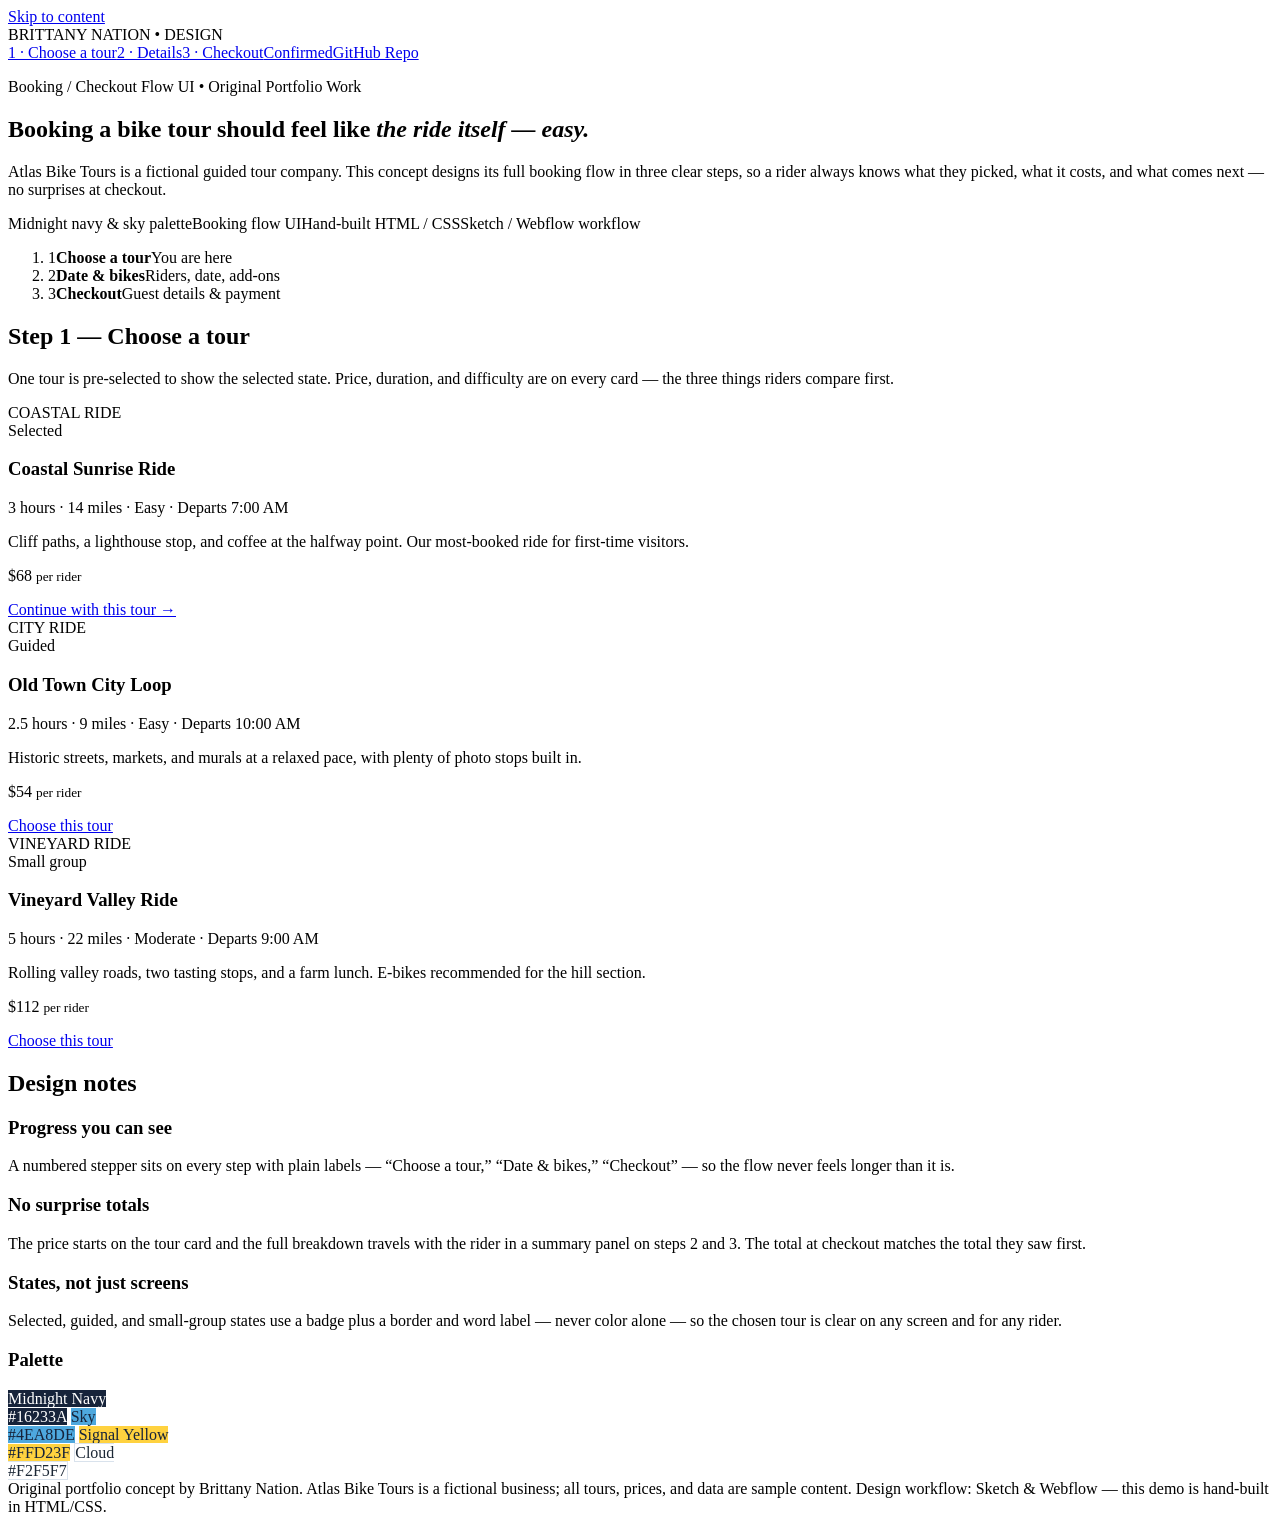
==== index.html @ b41cc80d "Add index.html — Atlas Bike Tours booking flow UI concept" ====
<!doctype html>
<html lang="en">
<head>
<meta charset="utf-8">
<meta name="viewport" content="width=device-width, initial-scale=1">
<title>Atlas Bike Tours — Booking Flow UI Concept | Brittany Nation</title>
<meta name="description" content="Atlas Bike Tours is an original booking and checkout flow UI concept for a fictional guided bike tour company: choose a tour, pick a date and bikes, then check out — in midnight navy, sky blue, and signal yellow.">
<meta property="og:type" content="website">
<meta property="og:title" content="Atlas Bike Tours — Booking Flow UI Concept | Brittany Nation">
<meta property="og:description" content="An original booking/checkout flow UI concept — tour selection, details, and checkout in navy, sky & signal yellow. Designed by Brittany Nation (Sketch / Webflow workflow, hand-built HTML/CSS).">
<meta property="og:url" content="https://brittanynation.github.io/booking-flow-ui/">
<meta property="og:image" content="https://brittanynation.github.io/booking-flow-ui/og-image.png">
<meta property="og:image:width" content="1200">
<meta property="og:image:height" content="627">
<meta name="twitter:card" content="summary_large_image">
<meta name="twitter:title" content="Atlas Bike Tours — Booking Flow UI Concept | Brittany Nation">
<meta name="twitter:description" content="Booking flow UI concept for a fictional bike tour company. Navy, sky & signal yellow. Original portfolio work by Brittany Nation.">
<meta name="twitter:image" content="https://brittanynation.github.io/booking-flow-ui/og-image.png">
<link rel="stylesheet" href="styles.css">
</head>
<body>
<a class="skip" href="#main">Skip to content</a>
<header class="topbar"><div class="wrap"><div class="brand">BRITTANY NATION <span>• DESIGN</span></div><nav class="nav" aria-label="Project"><a href="index.html" aria-current="page">1 · Choose a tour</a><a href="details.html">2 · Details</a><a href="checkout.html">3 · Checkout</a><a href="confirmation.html">Confirmed</a><a href="https://github.com/BrittanyNation/booking-flow-ui">GitHub Repo</a></nav></div></header>
<main id="main"><div class="wrap">
  <section class="hero">
    <p class="eyebrow">Booking / Checkout Flow UI • Original Portfolio Work</p>
    <h1>Booking a bike tour should feel like <em>the ride itself — easy.</em></h1>
    <p class="lede">Atlas Bike Tours is a fictional guided tour company. This concept designs its full booking flow in three clear steps, so a rider always knows what they picked, what it costs, and what comes next — no surprises at checkout.</p>
    <div class="pills"><span class="pill">Midnight navy &amp; sky palette</span><span class="pill">Booking flow UI</span><span class="pill">Hand-built HTML / CSS</span><span class="pill">Sketch / Webflow workflow</span></div>
  </section>

  <ol class="stepper" aria-label="Booking progress">
    <li class="active"><span class="num" aria-hidden="true">1</span><span><strong>Choose a tour</strong>You are here</span></li>
    <li><span class="num" aria-hidden="true">2</span><span><strong>Date &amp; bikes</strong>Riders, date, add-ons</span></li>
    <li><span class="num" aria-hidden="true">3</span><span><strong>Checkout</strong>Guest details &amp; payment</span></li>
  </ol>

  <section aria-label="Choose a tour">
    <h2 style="color:var(--navy)">Step 1 — Choose a tour</h2>
    <p class="hint">One tour is pre-selected to show the selected state. Price, duration, and difficulty are on every card — the three things riders compare first.</p>
    <div class="grid3">
      <article class="card selected">
        <div class="card-visual v-coast">COASTAL RIDE</div>
        <div class="card-body"><span class="badge">Selected</span><h3>Coastal Sunrise Ride</h3><p class="meta">3 hours · 14 miles · Easy · Departs 7:00 AM</p><p>Cliff paths, a lighthouse stop, and coffee at the halfway point. Our most-booked ride for first-time visitors.</p><p class="price">$68 <small>per rider</small></p><a class="btn btn-primary" href="details.html">Continue with this tour →</a></div>
      </article>
      <article class="card">
        <div class="card-visual v-city">CITY RIDE</div>
        <div class="card-body"><span class="badge badge-blue">Guided</span><h3>Old Town City Loop</h3><p class="meta">2.5 hours · 9 miles · Easy · Departs 10:00 AM</p><p>Historic streets, markets, and murals at a relaxed pace, with plenty of photo stops built in.</p><p class="price">$54 <small>per rider</small></p><a class="btn btn-ghost" href="details.html">Choose this tour</a></div>
      </article>
      <article class="card">
        <div class="card-visual v-vine">VINEYARD RIDE</div>
        <div class="card-body"><span class="badge badge-blue">Small group</span><h3>Vineyard Valley Ride</h3><p class="meta">5 hours · 22 miles · Moderate · Departs 9:00 AM</p><p>Rolling valley roads, two tasting stops, and a farm lunch. E-bikes recommended for the hill section.</p><p class="price">$112 <small>per rider</small></p><a class="btn btn-ghost" href="details.html">Choose this tour</a></div>
      </article>
    </div>
  </section>

  <section aria-label="Design notes">
    <h2 style="color:var(--navy)">Design notes</h2>
    <div class="notes">
      <div class="note"><h3>Progress you can see</h3><p>A numbered stepper sits on every step with plain labels — “Choose a tour,” “Date &amp; bikes,” “Checkout” — so the flow never feels longer than it is.</p></div>
      <div class="note"><h3>No surprise totals</h3><p>The price starts on the tour card and the full breakdown travels with the rider in a summary panel on steps 2 and 3. The total at checkout matches the total they saw first.</p></div>
      <div class="note"><h3>States, not just screens</h3><p>Selected, guided, and small-group states use a badge plus a border and word label — never color alone — so the chosen tour is clear on any screen and for any rider.</p></div>
    </div>
    <h3 style="color:var(--navy)">Palette</h3>
    <div class="swatch">
      <span style="background:#16233A;color:#fff">Midnight Navy<br>#16233A</span>
      <span style="background:#4EA8DE;color:#16233A">Sky<br>#4EA8DE</span>
      <span style="background:#FFD23F;color:#16233A">Signal Yellow<br>#FFD23F</span>
      <span style="background:#fff;border:1px solid #D9E2EC;color:#1B2735">Cloud<br>#F2F5F7</span>
    </div>
  </section>
</div></main>
<footer><div class="wrap">Original portfolio concept by Brittany Nation. Atlas Bike Tours is a fictional business; all tours, prices, and data are sample content. Design workflow: Sketch &amp; Webflow — this demo is hand-built in HTML/CSS.</div></footer>
</body>
</html>
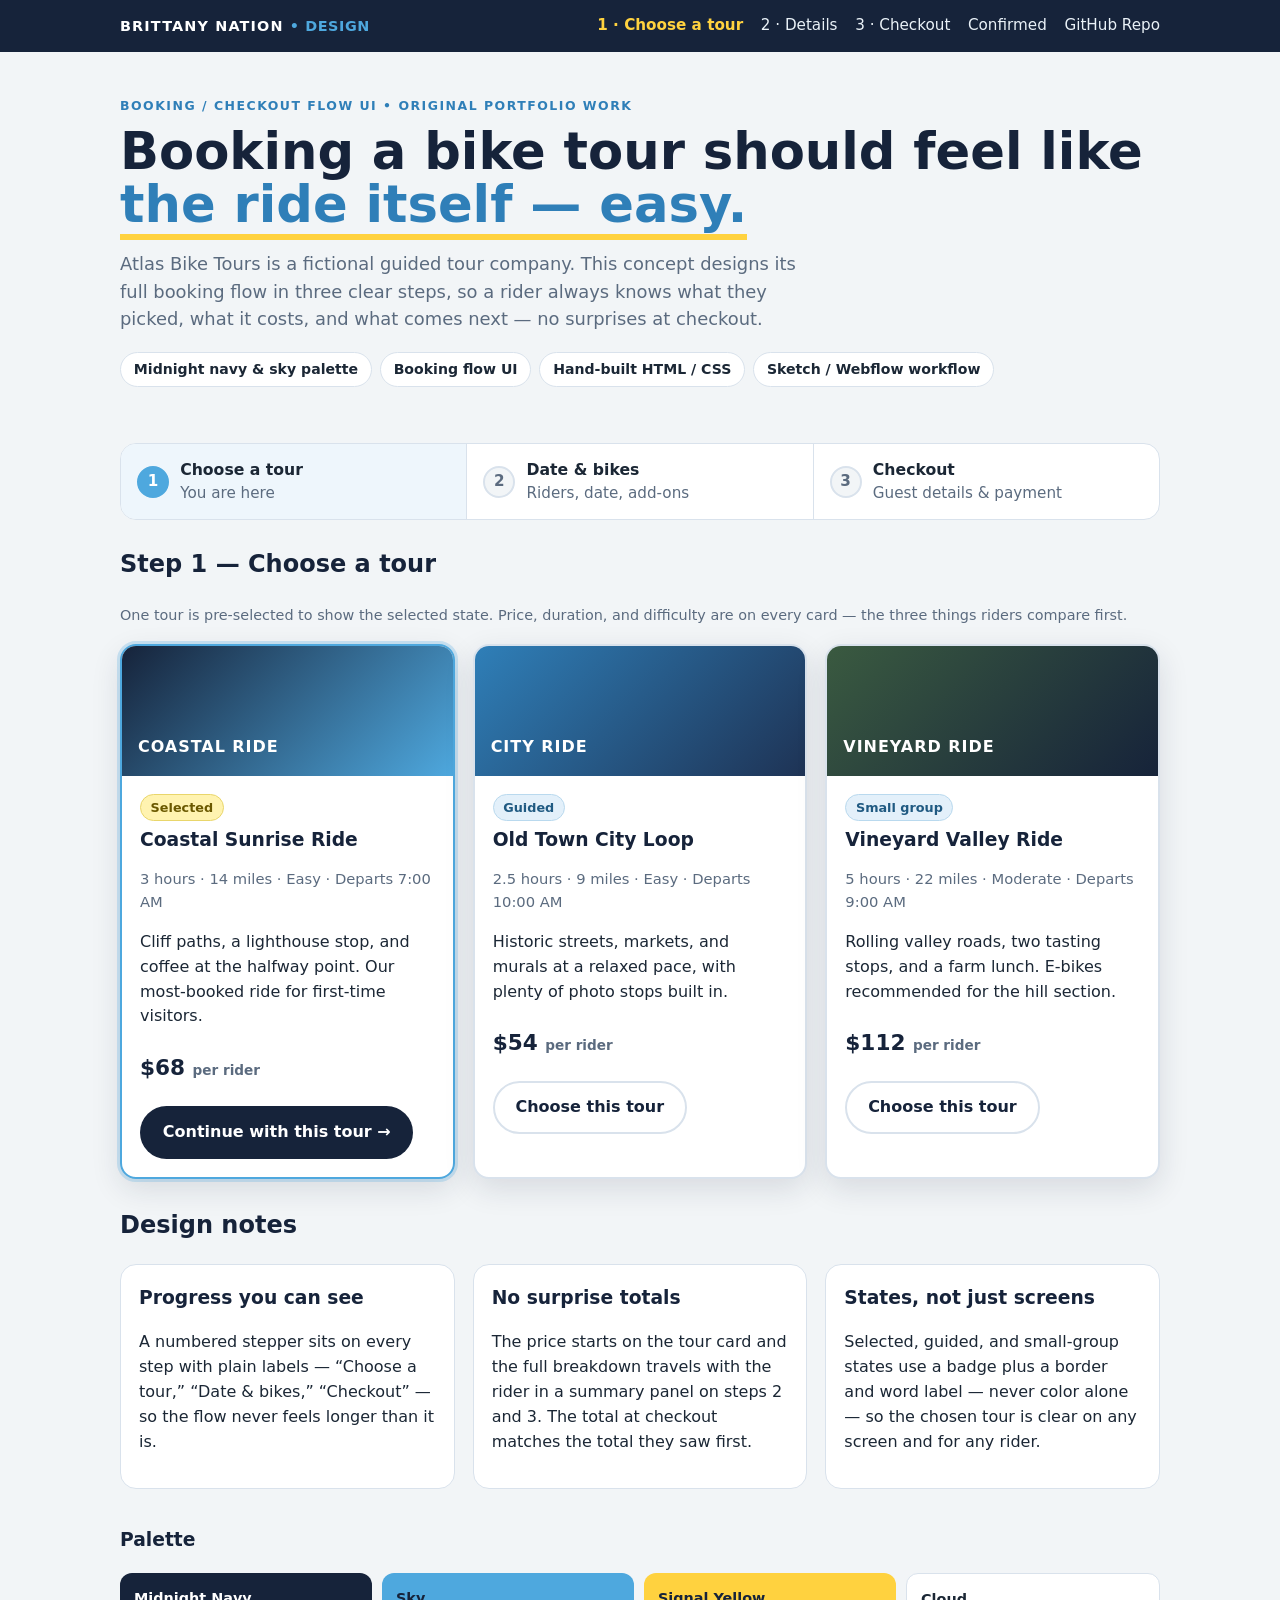
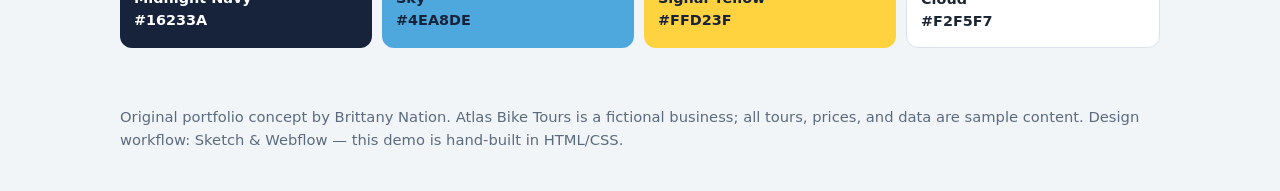
==== commit 71ec6f3b: "Make site fully functional: working client-side JavaScript" ====
--- a/index.html
+++ b/index.html
@@ -39,17 +39,17 @@
     <h2 style="color:var(--navy)">Step 1 — Choose a tour</h2>
     <p class="hint">One tour is pre-selected to show the selected state. Price, duration, and difficulty are on every card — the three things riders compare first.</p>
     <div class="grid3">
-      <article class="card selected">
+      <article class="card selected" data-tour-card="coastal">
         <div class="card-visual v-coast">COASTAL RIDE</div>
-        <div class="card-body"><span class="badge">Selected</span><h3>Coastal Sunrise Ride</h3><p class="meta">3 hours · 14 miles · Easy · Departs 7:00 AM</p><p>Cliff paths, a lighthouse stop, and coffee at the halfway point. Our most-booked ride for first-time visitors.</p><p class="price">$68 <small>per rider</small></p><a class="btn btn-primary" href="details.html">Continue with this tour →</a></div>
+        <div class="card-body"><span class="badge">Selected</span><h3>Coastal Sunrise Ride</h3><p class="meta">3 hours · 14 miles · Easy · Departs 7:00 AM</p><p>Cliff paths, a lighthouse stop, and coffee at the halfway point. Our most-booked ride for first-time visitors.</p><p class="price">$68 <small>per rider</small></p><a class="btn btn-primary" href="details.html" data-choose>Continue with this tour →</a></div>
       </article>
-      <article class="card">
+      <article class="card" data-tour-card="city">
         <div class="card-visual v-city">CITY RIDE</div>
-        <div class="card-body"><span class="badge badge-blue">Guided</span><h3>Old Town City Loop</h3><p class="meta">2.5 hours · 9 miles · Easy · Departs 10:00 AM</p><p>Historic streets, markets, and murals at a relaxed pace, with plenty of photo stops built in.</p><p class="price">$54 <small>per rider</small></p><a class="btn btn-ghost" href="details.html">Choose this tour</a></div>
+        <div class="card-body"><span class="badge badge-blue">Guided</span><h3>Old Town City Loop</h3><p class="meta">2.5 hours · 9 miles · Easy · Departs 10:00 AM</p><p>Historic streets, markets, and murals at a relaxed pace, with plenty of photo stops built in.</p><p class="price">$54 <small>per rider</small></p><a class="btn btn-ghost" href="details.html" data-choose>Choose this tour</a></div>
       </article>
-      <article class="card">
+      <article class="card" data-tour-card="vineyard">
         <div class="card-visual v-vine">VINEYARD RIDE</div>
-        <div class="card-body"><span class="badge badge-blue">Small group</span><h3>Vineyard Valley Ride</h3><p class="meta">5 hours · 22 miles · Moderate · Departs 9:00 AM</p><p>Rolling valley roads, two tasting stops, and a farm lunch. E-bikes recommended for the hill section.</p><p class="price">$112 <small>per rider</small></p><a class="btn btn-ghost" href="details.html">Choose this tour</a></div>
+        <div class="card-body"><span class="badge badge-blue">Small group</span><h3>Vineyard Valley Ride</h3><p class="meta">5 hours · 22 miles · Moderate · Departs 9:00 AM</p><p>Rolling valley roads, two tasting stops, and a farm lunch. E-bikes recommended for the hill section.</p><p class="price">$112 <small>per rider</small></p><a class="btn btn-ghost" href="details.html" data-choose>Choose this tour</a></div>
       </article>
     </div>
   </section>
@@ -71,5 +71,6 @@
   </section>
 </div></main>
 <footer><div class="wrap">Original portfolio concept by Brittany Nation. Atlas Bike Tours is a fictional business; all tours, prices, and data are sample content. Design workflow: Sketch &amp; Webflow — this demo is hand-built in HTML/CSS.</div></footer>
+<script src="flow.js"></script>
 </body>
 </html>
--- a/styles.css
+++ b/styles.css
@@ -0,0 +1,87 @@
+:root{
+  --navy:#16233A; --navy2:#1E3355; --sky:#4EA8DE; --sky-dark:#2F7FB8;
+  --yellow:#FFD23F; --cloud:#F2F5F7; --white:#fff; --ink:#1B2735; --muted:#5B6B7F;
+  --line:#D9E2EC; --green:#1F7A4A; --radius:16px;
+  --shadow:0 10px 30px rgba(22,35,58,.12);
+}
+*{box-sizing:border-box}
+body{margin:0;font-family:system-ui,-apple-system,Segoe UI,Roboto,Helvetica,Arial,sans-serif;background:var(--cloud);color:var(--ink);line-height:1.55}
+a{color:var(--sky-dark)}
+.skip{position:absolute;left:-999px;top:0;background:var(--navy);color:#fff;padding:.6rem 1rem;z-index:10}
+.skip:focus{left:1rem;top:1rem}
+.wrap{max-width:1080px;margin:0 auto;padding:0 20px}
+.topbar{background:var(--navy);color:#fff}
+.topbar .wrap{display:flex;justify-content:space-between;align-items:center;padding:14px 20px;gap:1rem;flex-wrap:wrap}
+.brand{font-weight:800;letter-spacing:.08em;font-size:.9rem}
+.brand span{color:var(--sky);font-weight:600;letter-spacing:.04em}
+.nav{display:flex;gap:1.1rem;flex-wrap:wrap}
+.nav a{color:#EAF2F8;text-decoration:none;font-size:.95rem}
+.nav a[aria-current]{color:var(--yellow);font-weight:700}
+.hero{padding:44px 0 10px}
+.eyebrow{color:var(--sky-dark);font-weight:800;letter-spacing:.12em;text-transform:uppercase;font-size:.78rem;margin:0 0 .6rem}
+h1{font-size:clamp(2rem,5vw,3.2rem);line-height:1.05;margin:.2rem 0 1rem;color:var(--navy)}
+h1 em{color:var(--sky-dark);font-style:normal;border-bottom:6px solid var(--yellow)}
+.lede{font-size:1.12rem;color:var(--muted);max-width:680px}
+.pills{display:flex;gap:.5rem;flex-wrap:wrap;margin:1.2rem 0}
+.pill{background:#fff;border:1px solid var(--line);border-radius:999px;padding:.35rem .8rem;font-size:.88rem;font-weight:600}
+.btn{display:inline-block;text-decoration:none;border-radius:999px;padding:.75rem 1.3rem;font-weight:800;border:2px solid transparent}
+.btn-primary{background:var(--navy);color:#fff}
+.btn-primary:hover{background:var(--navy2)}
+.btn-yellow{background:var(--yellow);color:var(--navy)}
+.btn-ghost{background:#fff;color:var(--navy);border-color:var(--line)}
+.cta-row{display:flex;gap:.7rem;flex-wrap:wrap;margin:1rem 0 2rem}
+/* Stepper */
+.stepper{display:flex;gap:0;list-style:none;padding:0;margin:26px 0;background:#fff;border:1px solid var(--line);border-radius:var(--radius);overflow:hidden}
+.stepper li{flex:1;padding:14px 16px;display:flex;gap:.7rem;align-items:center;font-size:.95rem;color:var(--muted);border-right:1px solid var(--line)}
+.stepper li:last-child{border-right:0}
+.stepper li strong{color:var(--ink);display:block;font-size:.98rem}
+.stepper .num{width:32px;height:32px;flex:0 0 32px;border-radius:50%;background:var(--cloud);border:2px solid var(--line);display:grid;place-items:center;font-weight:800;color:var(--muted)}
+.stepper li.active{background:#EEF6FC}
+.stepper li.active .num{background:var(--sky);border-color:var(--sky);color:#fff}
+.stepper li.done .num{background:var(--green);border-color:var(--green);color:#fff}
+@media(max-width:640px){.stepper{flex-direction:column}.stepper li{border-right:0;border-bottom:1px solid var(--line)}}
+/* Cards */
+.grid3{display:grid;grid-template-columns:repeat(3,1fr);gap:18px;margin:18px 0 28px}
+@media(max-width:860px){.grid3{grid-template-columns:1fr}}
+.card{background:#fff;border:2px solid var(--line);border-radius:var(--radius);overflow:hidden;box-shadow:var(--shadow)}
+.card.selected{border-color:var(--sky);outline:3px solid rgba(78,168,222,.25)}
+.card-visual{height:130px;display:flex;align-items:flex-end;padding:16px;color:#fff;font-weight:800;letter-spacing:.06em}
+.v-coast{background:linear-gradient(135deg,var(--navy),var(--sky))}
+.v-city{background:linear-gradient(135deg,#2F7FB8,var(--navy2))}
+.v-vine{background:linear-gradient(135deg,#3A5A40,var(--navy))}
+.card-body{padding:18px}
+.card-body h3{margin:.2rem 0 .4rem;color:var(--navy)}
+.meta{color:var(--muted);font-size:.92rem}
+.price{font-size:1.35rem;font-weight:900;color:var(--navy)}
+.price small{font-size:.85rem;color:var(--muted);font-weight:600}
+.badge{display:inline-block;background:#FFF3B0;color:#6B5900;border:1px solid #E9D66B;border-radius:999px;padding:.18rem .6rem;font-size:.8rem;font-weight:800}
+.badge-blue{background:#E3F0FA;color:#205A82;border-color:#B9D9EE}
+/* Layout + forms */
+.layout{display:grid;grid-template-columns:1.6fr .9fr;gap:20px;align-items:start;margin:18px 0 32px}
+@media(max-width:860px){.layout{grid-template-columns:1fr}}
+.panel{background:#fff;border:1px solid var(--line);border-radius:var(--radius);padding:22px;box-shadow:var(--shadow)}
+.panel h2,.panel h3{color:var(--navy);margin-top:0}
+.field{margin:0 0 16px}
+label{font-weight:700;display:block;margin-bottom:.35rem}
+input,select{width:100%;padding:.7rem .8rem;border:1.5px solid var(--line);border-radius:10px;font:inherit;background:#fff}
+input:focus,select:focus{outline:3px solid rgba(78,168,222,.35);border-color:var(--sky)}
+.hint{color:var(--muted);font-size:.9rem}
+.row2{display:grid;grid-template-columns:1fr 1fr;gap:14px}
+@media(max-width:560px){.row2{grid-template-columns:1fr}}
+.check{display:flex;gap:.6rem;align-items:flex-start;background:var(--cloud);border:1px solid var(--line);border-radius:12px;padding:12px;margin-bottom:10px}
+.check input{width:auto;margin-top:.25rem}
+.summary dl{margin:0}
+.summary div.row{display:flex;justify-content:space-between;padding:.55rem 0;border-bottom:1px solid var(--line);gap:1rem}
+.summary .total{font-size:1.15rem;font-weight:900;color:var(--navy);border-bottom:0}
+.notice{background:#FFF8D6;border:1px solid #E9D66B;border-radius:12px;padding:14px 16px}
+.success{background:#EAF7EF;border:1px solid #A9D8BB;border-radius:var(--radius);padding:28px;text-align:center}
+.success .checkbig{width:64px;height:64px;margin:0 auto 12px;border-radius:50%;background:var(--green);color:#fff;display:grid;place-items:center;font-size:2rem;font-weight:900}
+table{width:100%;border-collapse:collapse}
+th,td{text-align:left;padding:.6rem;border-bottom:1px solid var(--line)}
+.notes{display:grid;grid-template-columns:repeat(3,1fr);gap:18px;margin:10px 0 36px}
+@media(max-width:860px){.notes{grid-template-columns:1fr}}
+.note{background:#fff;border:1px solid var(--line);border-radius:var(--radius);padding:18px}
+.note h3{margin-top:0;color:var(--navy)}
+.swatch{display:flex;gap:10px;flex-wrap:wrap;margin:12px 0 30px}
+.swatch span{flex:1;min-width:140px;border-radius:12px;padding:14px;font-weight:800;font-size:.9rem}
+footer{padding:28px 0 40px;color:var(--muted);font-size:.92rem}
